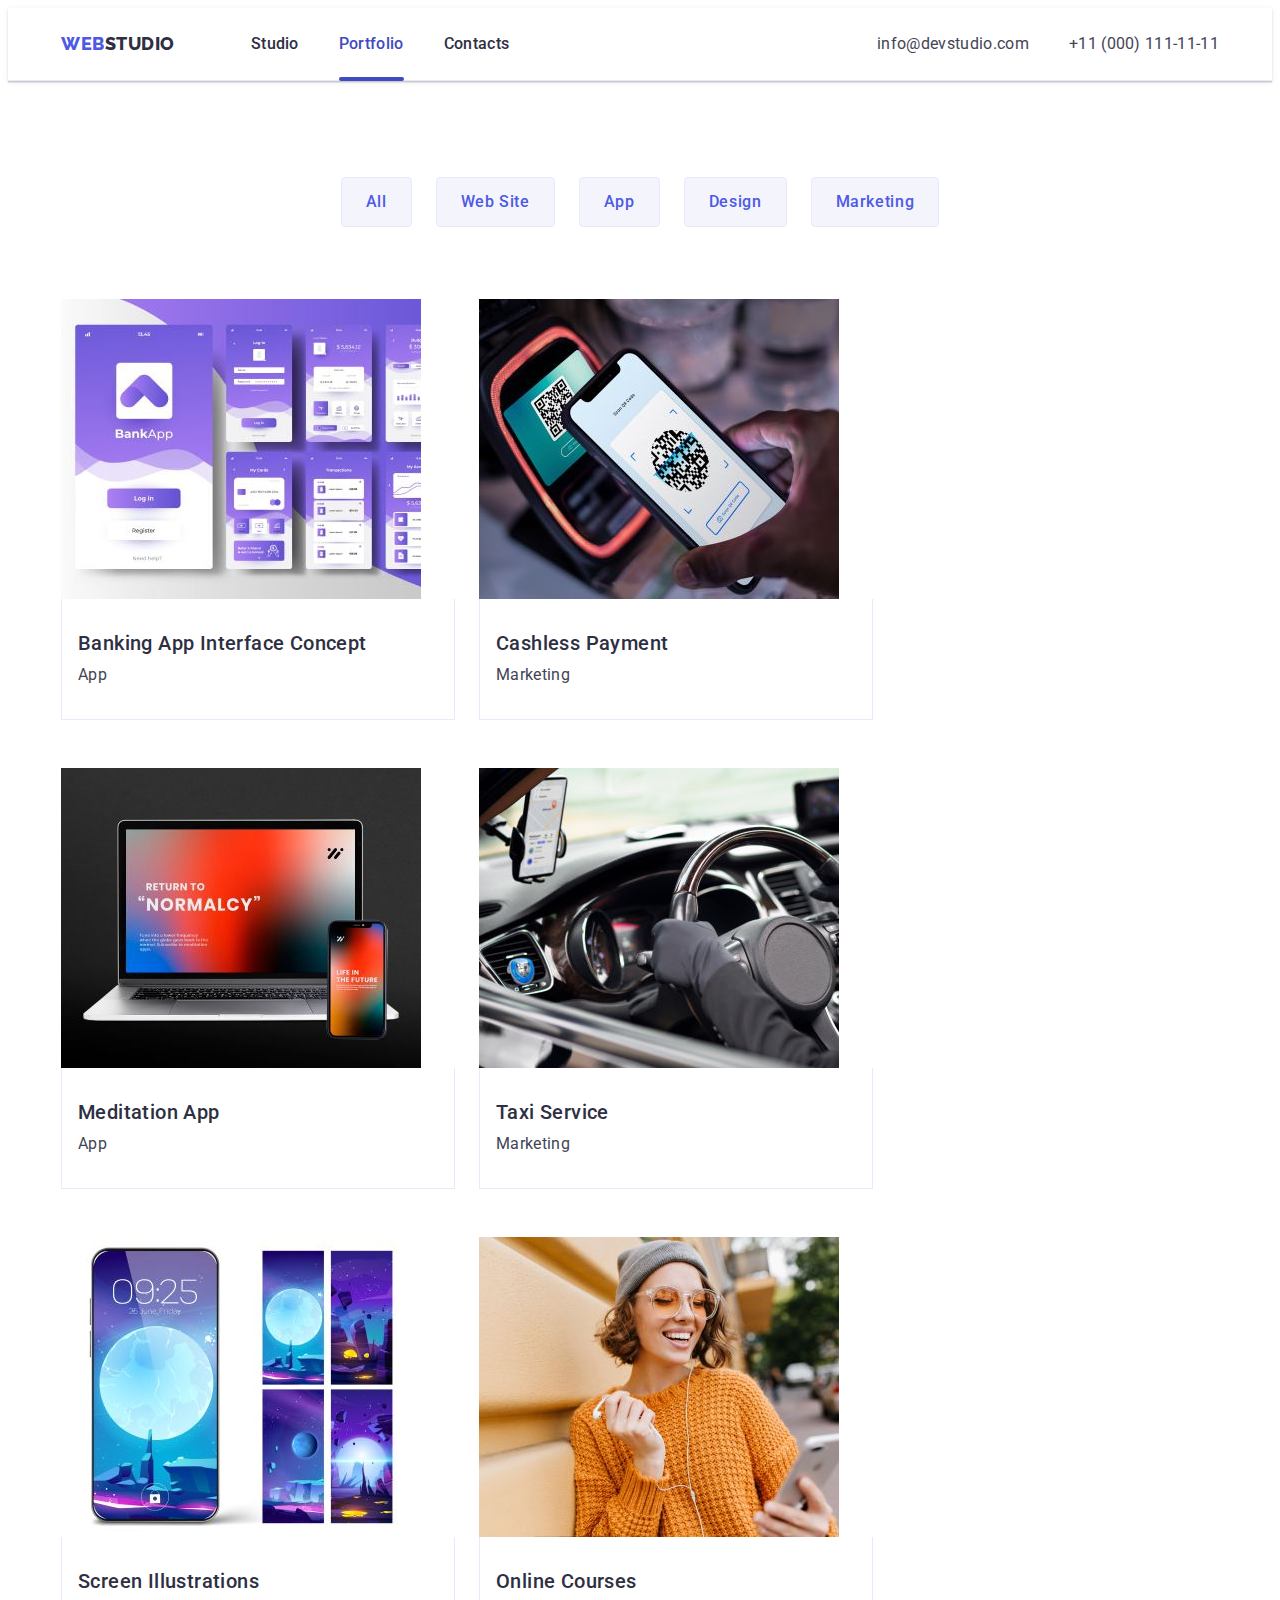
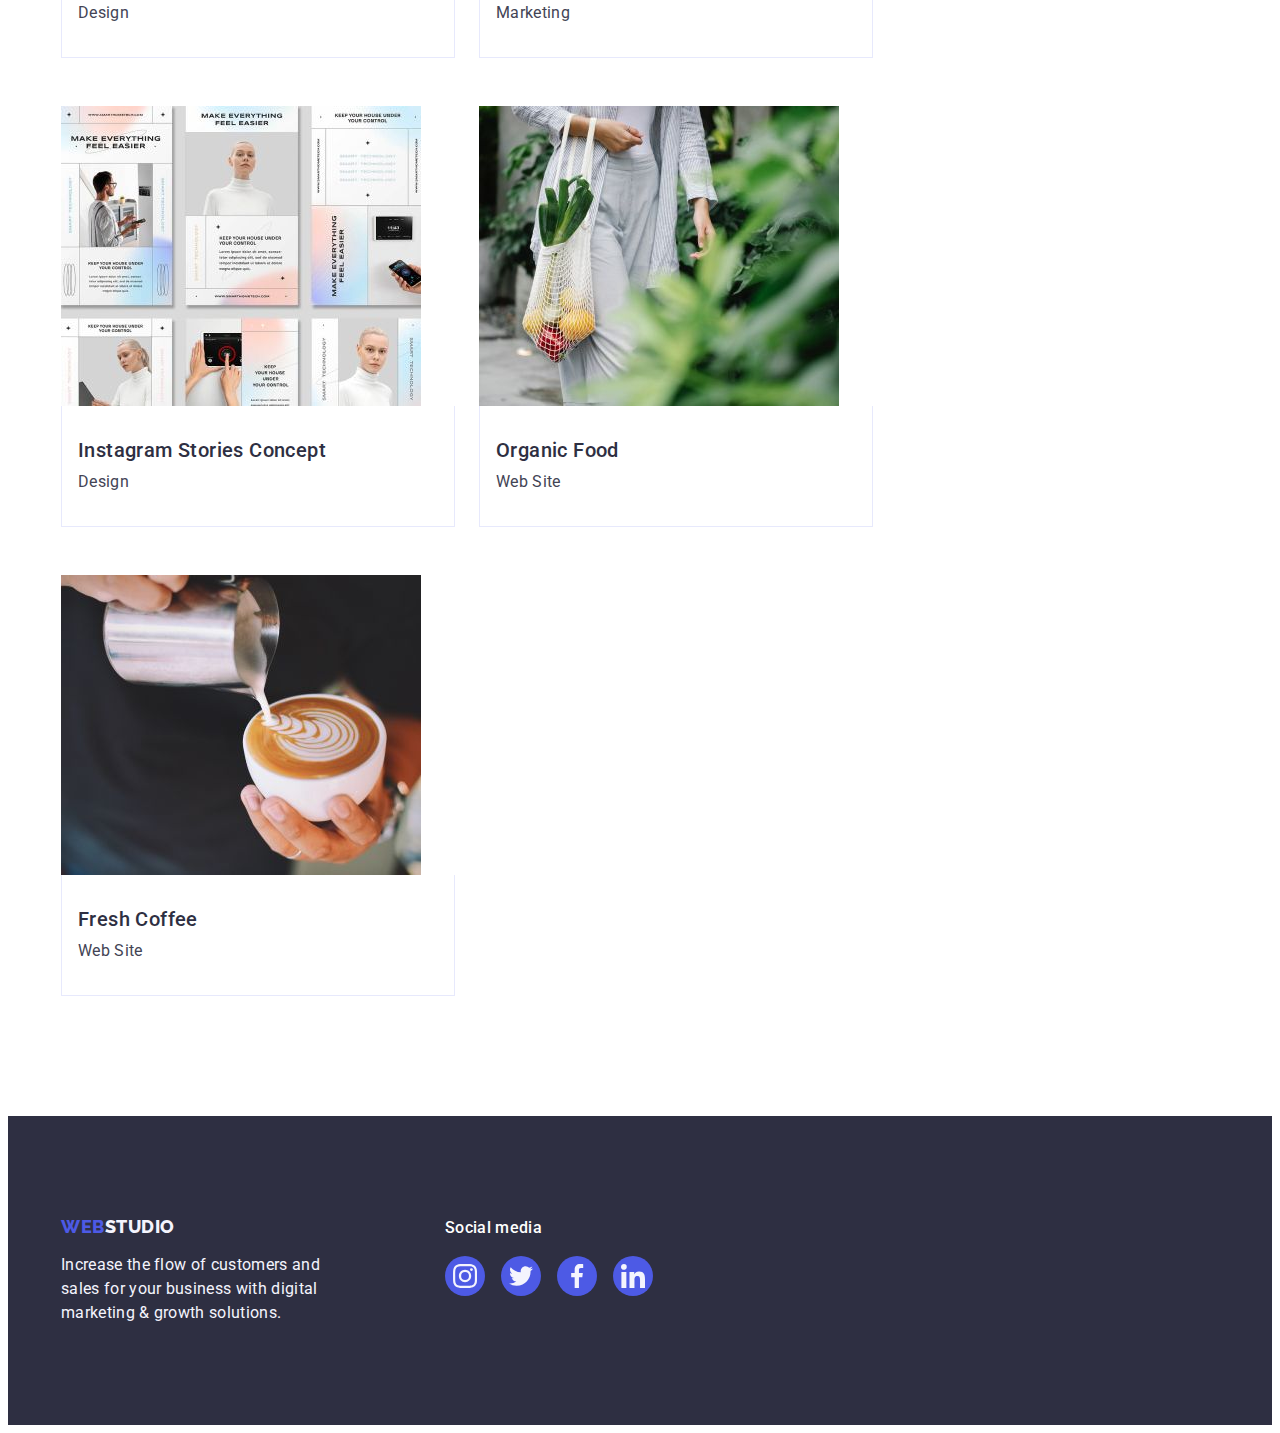
==== portfolio.html @ 0646b81d "Initial commit" ====
<!DOCTYPE html>
<html lang="en">

<head>
    <meta charset="UTF-8" />
    <meta name="viewport" content="width=device-width, initial-scale=1.0" />
    <title>Portfolio</title>
    <link rel="stylesheet" href="https://cdnjs.cloudflare.com/ajax/libs/modern-normalize/2.0.0/modern-normalize.min.css"
        integrity="sha512-4xo8blKMVCiXpTaLzQSLSw3KFOVPWhm/TRtuPVc4WG6kUgjH6J03IBuG7JZPkcWMxJ5huwaBpOpnwYElP/m6wg=="
        crossorigin="anonymous" referrerpolicy="no-referrer" />
    <link rel="preconnect" href="https://fonts.googleapis.com">
    <link rel="preconnect" href="https://fonts.gstatic.com" crossorigin>
    <link
        href="https://fonts.googleapis.com/css2?family=Raleway:wght@800&family=Roboto:wght@400;500;700;900&display=swap"
        rel="stylesheet">
    <link rel="stylesheet" href="./css/styles.css" />
</head>

<body>
    <header class="header">
        <div class="container">
            <nav class="navigation">
                <a href="./index.html" class="logo link">Web<span class="logo-span">Studio</span></a>
                <ul class="list">
                    <li class="item"><a href="./index.html" class="navigation-link link">Studio</a></li>
                    <li class="item"><a href="./portfolio.html" class="navigation-link link current">Portfolio</a></li>
                    <li class="item"><a href="" class="navigation-link link">Contacts</a></li>
                </ul>
            </nav>
            <address class="contacts">
                <ul class="list">
                    <li class="item"><a href="mailto:info@devstudio.com"
                            class="contacts-links link">info@devstudio.com</a></li>
                    <li class="item"><a href="tel:+110001111111" class="contacts-links link">+11 (000) 111-11-11</a>
                    </li>
                </ul>
            </address>
        </div>
    </header>
    <main>
        <section class="portfolio">
            <div class="container">
                <!-- Filters -->
                <h1 class="visually-hidden">Portfolio</h1>
                <ul class="buttons list">
                    <li class="item"><button type="button" class="filter-button">All</button></li>
                    <li class="item"><button type="button" class="filter-button">Web Site</button></li>
                    <li class="item"><button type="button" class="filter-button">App</button></li>
                    <li class="item"><button type="button" class="filter-button">Design</button></li>
                    <li class="item"><button type="button" class="filter-button">Marketing</button></li>
                </ul>

                <ul class="project-card list">
                    <li class="item">
                        <a href="" class="link">
                            <div class="project-card-box">
                                <img class="image" src="./images/portfolio/imgimg-8.jpg"
                                    alt="Banking App Interface Concept" width="360" height="300" />
                                <p class="overlay">
                                    14 Stylish and User-Friendly App Design Concepts · Task Manager App · Calorie
                                    Tracker App · Exotic Fruit Ecommerce App ·
                                    Cloud Storage App</p>
                            </div>
                            <div class="card-content">
                                <h2 class="project-card-header">Banking App Interface Concept</h2>
                                <p class="project-card-text">App</p>
                            </div>
                        </a>
                    </li>
                    <li class="item">
                        <a href="" class="link">
                            <div class="project-card-box">
                                <img class="image" src="./images/portfolio/imgimg-7.jpg" alt="Cashless Payment"
                                    width="360" height="300" />
                                <p class="overlay">14 Stylish and User-Friendly App Design Concepts · Task Manager App ·
                                    Calorie Tracker App · Exotic Fruit Ecommerce App · Cloud Storage App</p>
                            </div>
                            <div class="card-content">
                                <h2 class="project-card-header">Cashless Payment</h2>
                                <p class="project-card-text">Marketing</p>
                            </div>
                        </a>
                    </li>
                    <li class="item">
                        <a href="" class="link">
                            <div class="project-card-box">
                                <img class="image" src="./images/portfolio/imgimg-6.jpg" alt="Meditation App"
                                    width="360" height="300" />
                                <p class="overlay">14 Stylish and User-Friendly App Design Concepts · Task Manager App ·
                                    Calorie Tracker App · Exotic Fruit Ecommerce App · Cloud Storage App</p>
                            </div>
                            <div class="card-content">
                                <h2 class="project-card-header">Meditation App</h2>
                                <p class="project-card-text">App</p>
                            </div>
                        </a>
                    </li>
                    <li class="item">
                        <a href="" class="link">
                            <div class="project-card-box">
                                <img class="image" src="./images/portfolio/imgimg-5.jpg" alt="Taxi Service" width="360"
                                    height="300" />
                                <p class="overlay">14 Stylish and User-Friendly App Design Concepts · Task Manager App ·
                                    Calorie Tracker App · Exotic Fruit Ecommerce App · Cloud Storage App</p>
                            </div>
                            <div class="card-content">
                                <h2 class="project-card-header">Taxi Service</h2>
                                <p class="project-card-text">Marketing</p>
                            </div>
                        </a>
                    </li>
                    <li class="item">
                        <a href="" class="link">
                            <div class="project-card-box">
                                <img class="image" src="./images/portfolio/imgimg-4.jpg" alt="Screen Illustrations"
                                    width="360" height="300" />
                                <p class="overlay">14 Stylish and User-Friendly App Design Concepts · Task Manager App ·
                                    Calorie Tracker App · Exotic Fruit Ecommerce App · Cloud Storage App</p>
                            </div>
                            <div class="card-content">
                                <h2 class="project-card-header">Screen Illustrations</h2>
                                <p class="project-card-text">Design</p>
                            </div>
                        </a>
                    </li>
                    <li class="item">
                        <a href="" class="link">
                            <div class="project-card-box">
                                <img class="image" src="./images/portfolio/imgimg-3.jpg" alt="Online Courses"
                                    width="360" height="300" />
                                <p class="overlay">14 Stylish and User-Friendly App Design Concepts · Task Manager App ·
                                    Calorie Tracker App · Exotic Fruit Ecommerce App · Cloud Storage App</p>
                            </div>
                            <div class="card-content">
                                <h2 class="project-card-header">Online Courses</h2>
                                <p class="project-card-text">Marketing</p>
                            </div>
                        </a>
                    </li>
                    <li class="item">
                        <a href="" class="link">
                            <div class="project-card-box">
                                <img class="image" src="./images/portfolio/imgimg-2.jpg" alt="Instagram Stories Concept"
                                    width="360" height="300">
                                <p class="overlay">14 Stylish and User-Friendly App Design Concepts · Task Manager App ·
                                    Calorie Tracker App · Exotic Fruit Ecommerce App · Cloud Storage App</p>
                            </div>
                            <div class="card-content">
                                <h2 class="project-card-header">Instagram Stories Concept</h2>
                                <p class="project-card-text">Design</p>
                            </div>
                        </a>
                    </li>
                    <li class="item">
                        <a href="" class="link">
                            <div class="project-card-box">
                                <img class="image" src="./images/portfolio/imgimg-1.jpg" alt="Organic Food" width="360"
                                    height="300">
                                <p class="overlay">14 Stylish and User-Friendly App Design Concepts · Task Manager App ·
                                    Calorie Tracker App · Exotic Fruit Ecommerce App · Cloud Storage App</p>
                            </div>
                            <div class="card-content">
                                <h2 class="project-card-header">Organic Food</h2>
                                <p class="project-card-text">Web Site</p>
                            </div>
                        </a>
                    </li>
                    <li class="item">
                        <a href="" class="link">
                            <div class="project-card-box">
                                <img class="image" src="./images/portfolio/imgimg.jpg" alt="Fresh Coffee" width="360"
                                    height="300">
                                <p class="overlay">14 Stylish and User-Friendly App Design Concepts · Task Manager App ·
                                    Calorie Tracker App · Exotic Fruit Ecommerce App · Cloud Storage App</p>
                            </div>
                            <div class="card-content">
                                <h2 class="project-card-header">Fresh Coffee</h2>
                                <p class="project-card-text">Web Site</p>
                            </div>
                        </a>
                    </li>
                </ul>
            </div>
        </section>
    </main>
    <footer class="footer">
        <div class="container">
            <div class="footer-text-box">
                <a href="./index.html" class="logo link">Web<span class="logo-footer">Studio</span></a>
                <p class="footer-text">
                    Increase the flow of customers and sales for your business with digital
                    marketing & growth solutions.
                </p>
            </div>
            <div class="footer-socials-box">
                <p class="footer-socials-header">Social media</p>
                <ul class="list">
                    <li class="item"> <a href="" class="link">
                            <svg class="footer-socials-icon" width="24" height="24">
                                <use href="./images/icons.svg#icon-instagram-2"></use>
                            </svg>
                        </a>
                    </li>
                    <li class="item"> <a href="" class="link">
                            <svg class="footer-socials-icon" width="24" height="24">
                                <use href="./images/icons.svg#icon-twitter-1"></use>
                            </svg>
                        </a>
                    </li>
                    <li class="item"> <a href="" class="link">
                            <svg class="footer-socials-icon" width="24" height="24">
                                <use href="./images/icons.svg#icon-facebook-1"></use>
                            </svg>
                        </a>
                    </li>
                    <li class="item"> <a href="" class="link">
                            <svg class="footer-socials-icon" width="24" height="24">
                                <use href="./images/icons.svg#icon-linkedin-1"></use>
                            </svg>
                        </a>
                    </li>
                </ul>
            </div>
        </div>
    </footer>
</body>

</html>
---- css/styles.css ----
/*Шаблони (змінні)*/
:root {
  --logo: 'Raleway', sans-serif;
  --main-font: 'Roboto', sans-serif;
  --navy-blue: #2e2f42;
  --iris: #4d5ae5;
  --ocean: #404bbf;
  --green: #31d0aa;
  --slate: #434455;
  --light-slate: #8e8f99;
  --cornflower: #e7e9fc;
  --cloud: #f4f4fd;
  --navy-blue-modal: rgba(46, 47, 66, 0.4);
  --grey: rgba(46, 47, 66, 0.7);
  --white: #ffffff;
  --dairy: #fcfcfc;
}
/*General*/
body {
  font-family: var(--main-font);
  color: var(--slate);
  background-color: var(--white);
  line-height: 1.5;
  font-size: 16px;
  font-weight: 400;
  letter-spacing: 0.02em;
}
.link {
  text-decoration: none;
}
.list {
  list-style: none;
}
h1,
h2,
h3,
h4,
h5,
h6,
p {
  margin: 0;
}
ul {
  margin: 0;
  padding-left: 0;
}
img {
  display: block;
  max-width: 100%;
  height: auto;
}
.container {
  max-width: 1158px;
  padding-left: 15px;
  padding-right: 15px;
  margin-left: auto;
  margin-right: auto;
}
.visually-hidden {
  position: absolute;
  width: 1px;
  height: 1px;
  margin: -1px;
  border: 0;
  padding: 0;
  white-space: nowrap;
  clip-path: inset(100%);
  clip: rect(0 0 0 0);
  overflow: hidden;
}
/*Header + Footer*/
.header {
  box-shadow: 0px 2px 1px rgba(46, 47, 66, 0.08),
    0px 1px 1px rgba(46, 47, 66, 0.16), 0px 1px 6px rgba(46, 47, 66, 0.08);
  border-bottom: 1px solid var(--cornflower, #e7e9fc);
}

.header .container {
  display: flex;
}
.header .logo {
  padding: 24px 0;
  display: block;
  margin-right: 76px;
}
.logo {
  font-family: var(--logo);
  color: var(--iris);
  font-size: 18px;
  font-weight: 800;
  line-height: 1.17;
  letter-spacing: 0.03em;
  text-transform: uppercase;
}
.logo-span {
  color: var(--navy-blue);
}
.navigation {
  display: flex;
  align-items: center;
  margin-right: auto;
}
.navigation .list {
  display: flex;
  gap: 40px;
}
.navigation-link {
  position: relative;
  display: block;
  color: var(--navy-blue);
  font-weight: 500;
  font-size: 16px;
  line-height: 1.5;
  letter-spacing: 0.02em;
  padding: 24px 0;
  transition: color 250ms cubic-bezier(0.4, 0, 0.2, 1);
}
.navigation-link::after {
  position: absolute;
  left: 0;
  bottom: 0;
  content: '';
  width: 100%;
  height: 4px;
  border-radius: 2px;
  bottom: -1px;
}
.navigation-link.current::after {
  background-color: var(--ocean);
}
.navigation-link:hover,
.navigation-link:focus,
.contacts-links:hover,
.contacts-links:focus {
  color: var(--ocean);
}

.current {
  color: var(--ocean);
}

.contacts {
  list-style-type: none;
  font-size: 16px;
  font-style: normal;
  font-weight: 400;
}
.contacts .list {
  display: flex;
  gap: 40px;
}
.contacts-links {
  color: var(--slate);
  padding: 24px 0;
  display: block;
  transition: color 250ms cubic-bezier(0.4, 0, 0.2, 1);
}
.footer {
  background-color: var(--navy-blue);
  padding: 100px 0;
}
.footer .container {
  display: flex;
  align-items: baseline;
}
.footer-text-box {
  margin-right: 120px;
}
.footer-text {
  color: var(--cloud);
  line-height: 1.5;
  letter-spacing: 0.02em;
  width: 264px;
}
.footer .logo {
  display: inline-block;
  margin-bottom: 16px;
}
.logo-footer {
  color: var(--cloud);
}

.footer-socials-header {
  color: var(--white);
  font-weight: 500;
  margin-bottom: 16px;
}
.footer-socials-box {
  margin-right: auto;
}

.footer-socials-box .list {
  display: flex;
  gap: 16px;
}
.footer-socials-box .item {
  width: 40px;
  height: 40px;
}
.footer-socials-box .link {
  display: flex;
  justify-content: center;
  align-items: center;
  width: 100%;
  height: 100%;
  border-radius: 50%;
  background-color: var(--iris);
  fill: var(--cloud);
  transition: background-color 250ms cubic-bezier(0.4, 0, 0.2, 1);
}
.footer-socials-box .link:hover,
.footer-socials-box .link:focus {
  background-color: var(--green);
}

/*Main page*/
.hero-page {
  background-color: var(--navy-blue);
  padding: 188px 0;
  background-image: linear-gradient(
      rgba(46, 47, 66, 0.7),
      rgba(46, 47, 66, 0.7)
    ),
    url(../images/people-office.jpg);
  background-repeat: no-repeat;
  max-width: 1440px;
  background-position: center;
  margin: 0 auto;
  background-size: cover;
}
.hero-page .container {
  display: flex;
  flex-direction: column;
  align-items: center;
  gap: 48px;
}
.hero-page-title {
  color: var(--white);
  text-align: center;
  font-size: 56px;
  line-height: 1.07;
  letter-spacing: 0.02em;
  max-width: 496px;
}
.hero-page-button {
  color: var(--white);
  min-width: 169px;
  font-size: 16px;
  font-weight: 500;
  letter-spacing: 0.04em;
  background-color: var(--iris);
  font-family: inherit;
  line-height: 1.5;
  cursor: pointer;
  padding: 16px 32px;
  border-radius: 4px;
  border: none;
  box-shadow: 0px 4px 4px 0px rgba(0, 0, 0, 0.15);
  transition: background-color 250ms cubic-bezier(0.4, 0, 0.2, 1);
}

.hero-page-button:hover,
.hero-page-button:focus {
  background-color: var(--ocean);
}
.section-one {
  padding: 120px 0;
}
.section-one .list {
  display: flex;
  gap: 24px;
}
.section-one .item {
  flex-basis: calc((100% - 72px) / 4);
}
.section-one-list-item-wrapper {
  display: flex;
  justify-content: center;
  align-items: center;
  width: 264px;
  height: 112px;
  background-color: var(--cloud);
  border-radius: 4px;

  margin-bottom: 8px;
}

.section-one-list-header {
  font-size: 20px;
  font-weight: 500;
  line-height: 1.2;
  letter-spacing: 0.02em;
  color: var(--navy-blue);
  margin-bottom: 8px;
}
.section-one-list-text {
  line-height: 1.5;
  font-size: 16px;
  letter-spacing: 0.02em;
  color: var(--slate);
  width: 264px;
}
.section-two {
  padding-bottom: 120px;
}
.section-two-title {
  text-align: center;
  font-size: 36px;
  line-height: 1.11;
  letter-spacing: 0.02em;
  text-transform: capitalize;
  color: var(--navy-blue);
  margin-bottom: 72px;
}
.section-two .list {
  display: flex;
  gap: 24px;
}
.section-two .item {
  flex-basis: calc((100% - 48px) / 3);
}
.section-three {
  background-color: var(--cloud);
  padding: 120px 0;
}
.section-three-header {
  font-size: 36px;
  line-height: 1.11;
  letter-spacing: 0.02em;
  text-transform: capitalize;
  color: var(--navy-blue);
  text-align: center;
  margin-bottom: 72px;
}
.section-three .list {
  display: flex;
  gap: 24px;
}

.team-card {
  background-color: var(--white);
  border-radius: 0px 0px 4px 4px;
  box-shadow: 0px 2px 1px 0px rgba(46, 47, 66, 0.08),
    0px 1px 1px 0px rgba(46, 47, 66, 0.16),
    0px 1px 6px 0px rgba(46, 47, 66, 0.08);
  flex-basis: calc((100% - 72px) / 4);
  flex-shrink: 0;
}
.card-content {
  padding: 32px 0;
}
.section-three-list-header {
  font-size: 20px;
  font-weight: 500;
  line-height: 1.2;
  letter-spacing: 0.02em;
  color: var(--navy-blue);
  text-align: center;
  margin-bottom: 8px;
}
.section-three-list-text {
  line-height: 1.5;
  font-size: 16px;
  letter-spacing: 0.02em;
  color: var(--slate);
  text-align: center;
  margin-bottom: 8px;
}
.section-three .card-content .list {
  display: flex;
  gap: 24px;
  justify-content: center;
}
.section-three .card-content .link {
  display: flex;
  justify-content: center;
  align-items: center;
  width: 40px;
  height: 40px;
  border-radius: 50%;
  background-color: var(--iris);
  fill: var(--cloud);
  transition: background-color 250ms cubic-bezier(0.4, 0, 0.2, 1);
}
.section-three .card-content .link:hover,
.section-three .card-content .link:focus {
  background-color: var(--ocean);
}
.section-four {
  padding: 120px 0;
  background-color: var(--white);
}
.section-four .link {
  display: flex;
  width: 168px;
  height: 88px;
  justify-content: center;
  align-items: center;
  border-radius: 4px;
  border: 1px solid var(--light-slate);
  color: var(--light-slate);
  transition: border-color 250ms cubic-bezier(0.4, 0, 0.2, 1),
    color 250ms cubic-bezier(0.4, 0, 0.2, 1);
}

.section-four .link:hover,
.section-four .link:focus {
  color: var(--ocean);
  border-color: var(--ocean);
}
.client-icon {
  fill: currentColor;
}
.section-four-header {
  font-size: 36px;
  font-weight: 700;
  line-height: 1.11;
  letter-spacing: 0.02em;
  text-transform: capitalize;
  color: var(--navy-blue);
  text-align: center;
  margin-bottom: 72px;
}

.section-four .list {
  display: flex;
  gap: 24px;
  justify-content: center;
}

.backdrop {
  position: fixed;
  top: 0;
  left: 0;
  width: 100%;
  height: 100%;
  background-color: var(--navy-blue-modal);
  transition-property: opacity, visibility;
  transition-duration: 250ms;
  transition-timing-function: cubic-bezier(0.4, 0, 0.2, 1);
}
.backdrop.is-hidden {
  opacity: 0;
  visibility: hidden;
  pointer-events: none;
}
.backdrop.is-hidden .modal {
  transform: translateX(-50%) translateY(-70%);
}
.modal {
  position: absolute;
  top: 50%;
  left: 50%;
  transform: translateX(-50%) translateY(-50%);
  transition: transform 250ms cubic-bezier(0.4, 0, 0.2, 1);
  width: 408px;
  min-height: 584px;
  border-radius: 4px;
  background: var(--dairy);
  box-shadow: 0px 2px 1px 0px rgba(0, 0, 0, 0.2),
    0px 1px 3px 0px rgba(0, 0, 0, 0.12), 0px 1px 1px 0px rgba(0, 0, 0, 0.14);
}
.modal-btn {
  position: absolute;
  top: 24px;
  right: 24px;
  border-radius: 50%;
  display: flex;
  align-items: center;
  justify-content: center;
  width: 24px;
  height: 24px;
  padding: 0;
  background-color: var(--cornflower);
  border: 1px solid rgba(0, 0, 0, 0.1);
  cursor: pointer;
  transition: background-color 250ms cubic-bezier(0.4, 0, 0.2, 1),
    border 250ms cubic-bezier(0.4, 0, 0.2, 1);
}
.modal-btn:hover,
.modal-btn:focus {
  background-color: var(--ocean);
  border: none;
}
.modal-btn:hover .modal-btn-icon,
.modal-btn:focus .modal-btn-icon {
  fill: var(--white);
}
.modal-btn-icon {
  fill: var(--navy-blue);
  transition: fill 250ms cubic-bezier(0.4, 0, 0.2, 1);
}

/*Portfolio*/
.portfolio {
  padding-top: 96px;
  padding-bottom: 120px;
}
.portfolio .buttons {
  display: flex;
  justify-content: center;
  gap: 24px;
  margin-bottom: 72px;
}

.filter-button {
  font-family: inherit;
  background: var(--cloud);
  color: var(--iris);
  text-align: center;
  letter-spacing: 0.04em;
  font-weight: 500;
  cursor: pointer;
  font-size: 16px;
  line-height: 1.5;
  padding: 12px 24px;
  border-radius: 4px;
  border: 1px solid var(--cornflower);
  transition: color 250ms cubic-bezier(0.4, 0, 0.2, 1),
    background-color 250ms cubic-bezier(0.4, 0, 0.2, 1),
    border-color 250ms cubic-bezier(0.4, 0, 0.2, 1),
    box-shadow 250ms cubic-bezier(0.4, 0, 0.2, 1);
}
.filter-button:focus,
.filter-button:hover {
  color: var(--white);
  background-color: var(--ocean);
  border: 1px solid transparent;
  box-shadow: 0px 2px 2px 0px rgba(0, 0, 0, 0.12),
    0px 2px 1px 0px rgba(0, 0, 0, 0.08), 0px 3px 1px 0px rgba(0, 0, 0, 0.1);
}

.project-card {
  background-color: var(--white);
  display: flex;
  row-gap: 48px;
  column-gap: 24px;
  flex-wrap: wrap;
}
.project-card-box {
  position: relative;
  overflow: hidden;
}
.overlay {
  position: absolute;
  top: 0;
  left: 0;
  transform: translateY(100%);
  transition: transform 250ms cubic-bezier(0.4, 0, 0.2, 1);

  display: flex;
  justify-content: center;
  padding: 40px 32px;
  width: 100%;
  height: 100%;

  font-size: 16px;
  line-height: 1.5;
  letter-spacing: 0.02em;

  background-color: var(--iris);
  color: var(--cloud);
}

.project-card .item {
  flex-basis: calc((100% - 48px) / 3);
  flex-shrink: 0;
  transition: box-shadow 250ms cubic-bezier(0.4, 0, 0.2, 1);
}
.project-card .link {
  display: block;
  transition: box-shadow 250ms cubic-bezier(0.4, 0, 0.2, 1);
}

.project-card .link:hover,
.project-card .link:focus {
  box-shadow: 0px 2px 1px 0px rgba(46, 47, 66, 0.08),
    0px 1px 1px 0px rgba(46, 47, 66, 0.16),
    0px 1px 6px 0px rgba(46, 47, 66, 0.08);
}
.project-card .link:hover .overlay,
.project-card .link:focus .overlay {
  transform: translateY(0%);
}
.project-card .card-content {
  align-items: flex-start;
  padding-left: 16px;
  padding-right: 16px;
  border: 1px solid var(--cornflower);
  border-top: none;
  width: 360px;
}
.project-card .image {
  flex-shrink: 0;
}
.project-card-header {
  font-size: 20px;
  font-weight: 500;
  line-height: 1.2;
  letter-spacing: 0.02em;
  color: var(--navy-blue);
  margin-bottom: 8px;
}

.project-card-text {
  line-height: 1.5;
  font-size: 16px;
  letter-spacing: 0.02em;
  color: var(--slate);
}
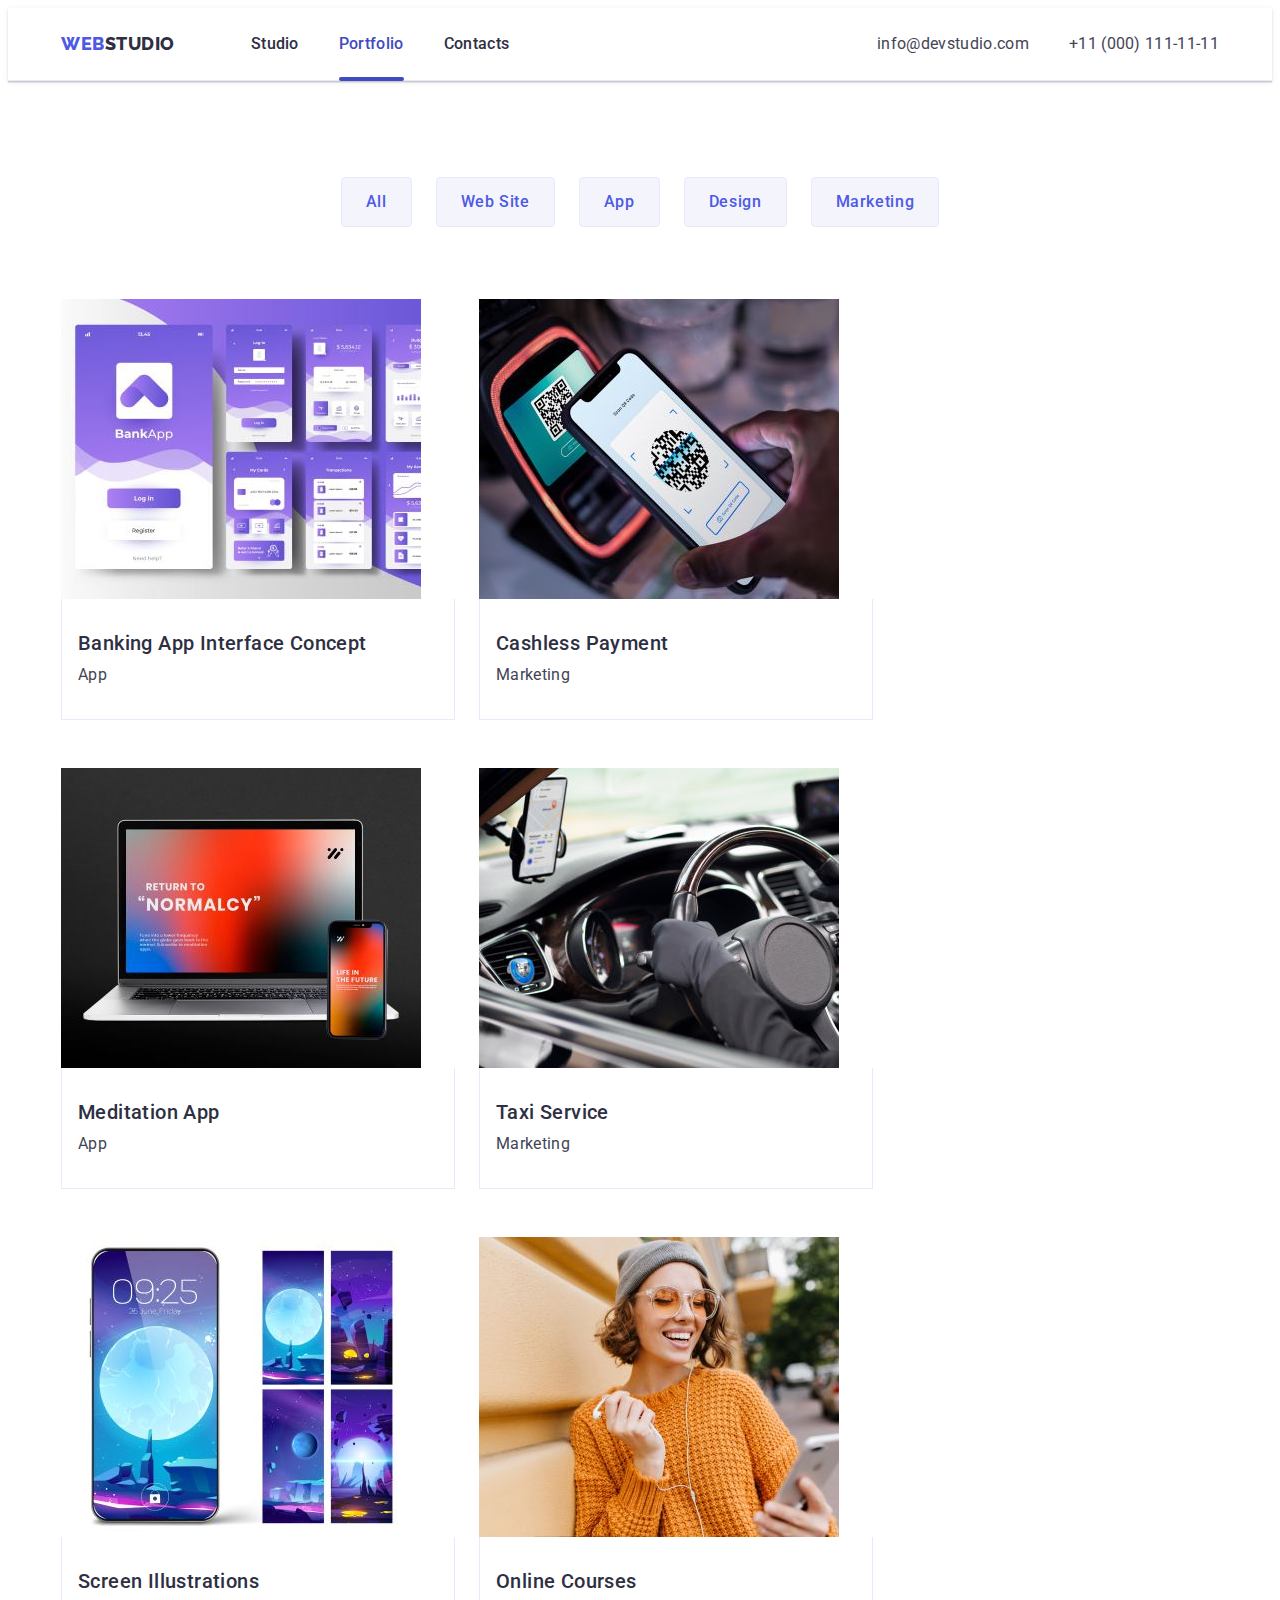
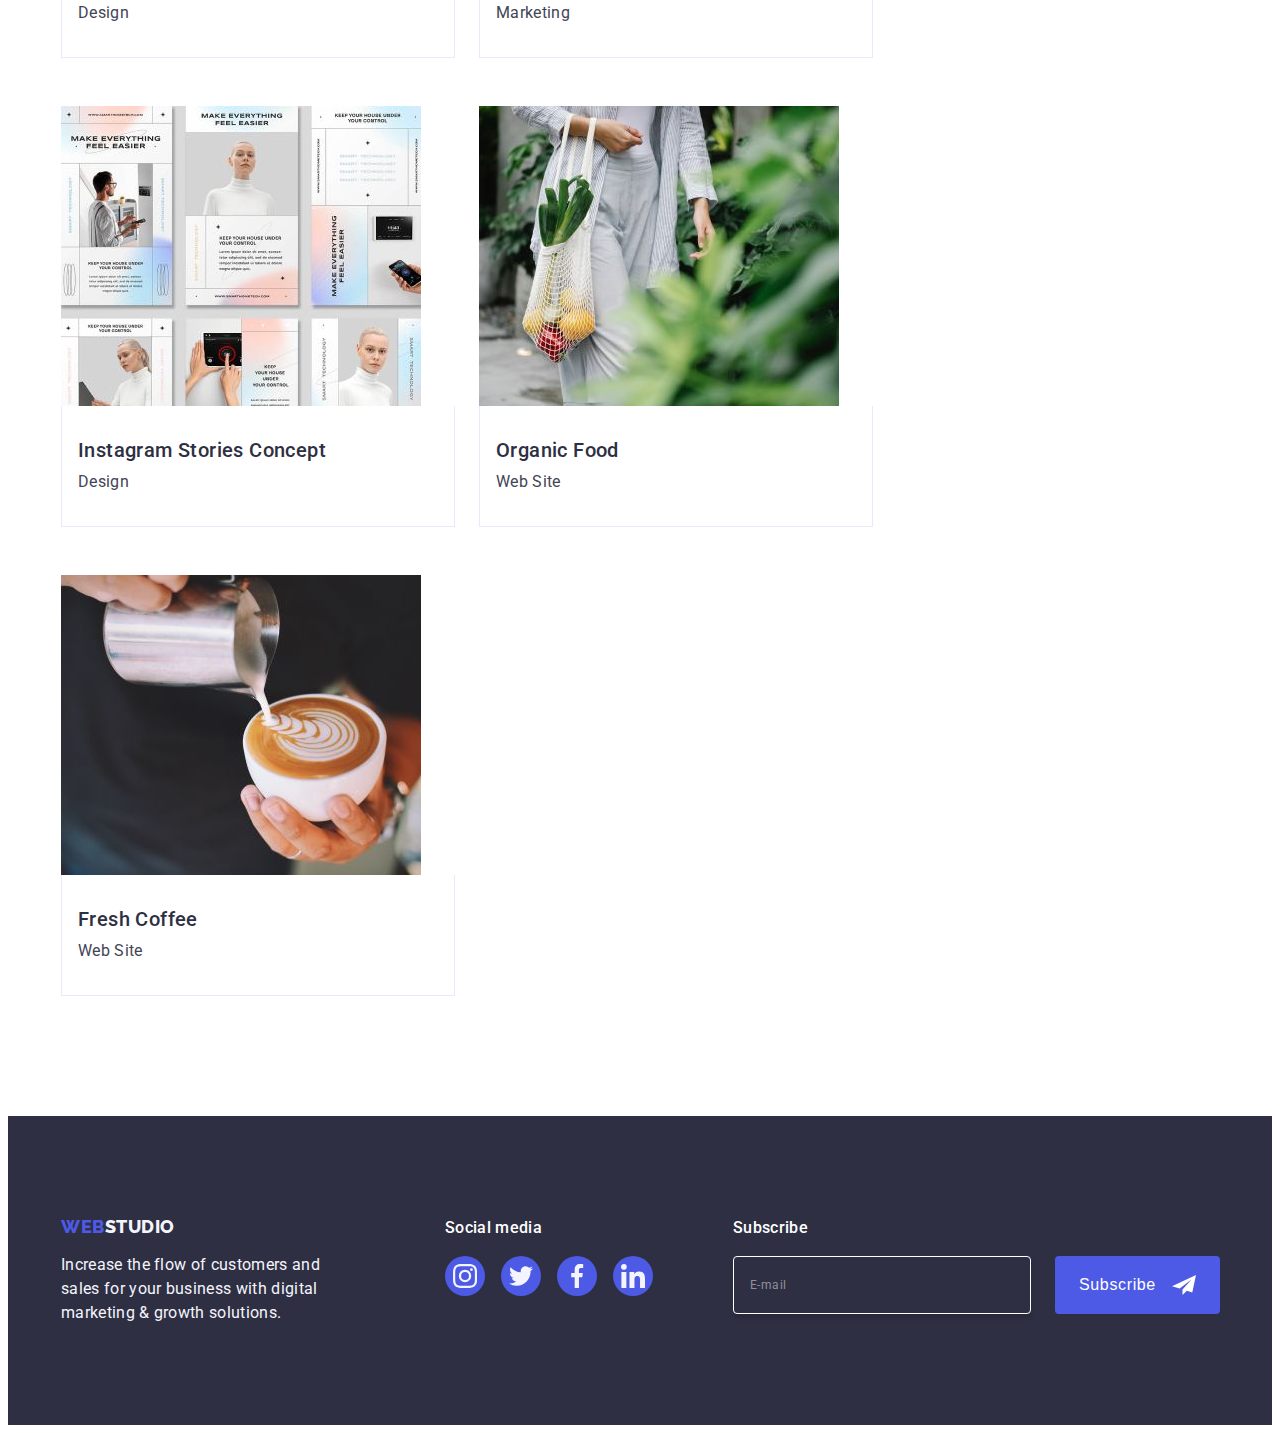
==== commit c73d21ec: "hm #5 (1.0)" ====
--- a/portfolio.html
+++ b/portfolio.html
@@ -221,6 +221,17 @@
                     </li>
                 </ul>
             </div>
+            <div class="footer-form-box">
+                <p class="footer-form-header">Subscribe</p>
+                <form class="footer-form" name="subscribe-form">
+                    <input class="footer-form-input" type="email" name="subscribe-email" placeholder="E-mail">
+
+                    <button class="footer-form-button" type="submit">Subscribe
+                        <svg class="footer-form-icon" width="24" height="24">
+                            <use href="./images/icons.svg#subscribe-form-icon"></use>
+                        </svg></button>
+                </form>
+            </div>
         </div>
     </footer>
 </body>
--- a/css/styles.css
+++ b/css/styles.css
@@ -14,6 +14,7 @@
   --grey: rgba(46, 47, 66, 0.7);
   --white: #ffffff;
   --dairy: #fcfcfc;
+  --animation: 250ms cubic-bezier(0.4, 0, 0.2, 1);
 }
 /*General*/
 body {
@@ -113,7 +114,7 @@
   line-height: 1.5;
   letter-spacing: 0.02em;
   padding: 24px 0;
-  transition: color 250ms cubic-bezier(0.4, 0, 0.2, 1);
+  transition: color var(--animation);
 }
 .navigation-link::after {
   position: absolute;
@@ -153,7 +154,7 @@
   color: var(--slate);
   padding: 24px 0;
   display: block;
-  transition: color 250ms cubic-bezier(0.4, 0, 0.2, 1);
+  transition: color var(--animation);
 }
 .footer {
   background-color: var(--navy-blue);
@@ -186,7 +187,7 @@
   margin-bottom: 16px;
 }
 .footer-socials-box {
-  margin-right: auto;
+  margin-right: 80px;
 }
 
 .footer-socials-box .list {
@@ -206,11 +207,70 @@
   border-radius: 50%;
   background-color: var(--iris);
   fill: var(--cloud);
-  transition: background-color 250ms cubic-bezier(0.4, 0, 0.2, 1);
+  transition: background-color var(--animation);
 }
 .footer-socials-box .link:hover,
 .footer-socials-box .link:focus {
   background-color: var(--green);
+}
+
+.footer-form {
+  display: inline-flex;
+}
+.footer-form-header {
+  color: var(--white);
+
+  font-size: 16px;
+  font-weight: 500;
+  margin-bottom: 16px;
+}
+.footer-form-input {
+  padding: 8px 16px;
+  width: 264px;
+  height: 40px;
+  background-color: transparent;
+  outline: transparent;
+
+  font-family: inherit;
+  color: var(--white);
+  font-size: 12px;
+  font-weight: 400;
+  line-height: 2;
+  letter-spacing: 0.04em;
+
+  border-radius: 4px;
+  border: 1px solid var(--white);
+  box-shadow: 0px 4px 4px 0px rgba(0, 0, 0, 0.15);
+  transition: border-color var(--animation);
+}
+.footer-form-input:focus {
+  border-color: var(--iris);
+}
+.footer-form-input::placeholder {
+  color: var(--light-slate);
+}
+.footer-form-button {
+  display: inline-flex;
+  padding: 8px 24px;
+  gap: 16px;
+  align-items: center;
+  margin-left: 24px;
+
+  color: var(--white);
+  font-size: 16px;
+  font-weight: 500;
+  line-height: 1.5;
+  letter-spacing: 0.04em;
+
+  border-radius: 4px;
+  background: var(--iris);
+  border: none;
+  cursor: pointer;
+  transition: background-color var(--animation);
+}
+.footer-form-button:focus,
+.footer-form-button:hover {
+  background-color: var(--ocean);
 }
 
 /*Main page*/
@@ -256,7 +316,7 @@
   border-radius: 4px;
   border: none;
   box-shadow: 0px 4px 4px 0px rgba(0, 0, 0, 0.15);
-  transition: background-color 250ms cubic-bezier(0.4, 0, 0.2, 1);
+  transition: background-color var(--animation);
 }
 
 .hero-page-button:hover,
@@ -380,7 +440,7 @@
   border-radius: 50%;
   background-color: var(--iris);
   fill: var(--cloud);
-  transition: background-color 250ms cubic-bezier(0.4, 0, 0.2, 1);
+  transition: background-color var(--animation);
 }
 .section-three .card-content .link:hover,
 .section-three .card-content .link:focus {
@@ -399,8 +459,7 @@
   border-radius: 4px;
   border: 1px solid var(--light-slate);
   color: var(--light-slate);
-  transition: border-color 250ms cubic-bezier(0.4, 0, 0.2, 1),
-    color 250ms cubic-bezier(0.4, 0, 0.2, 1);
+  transition: border-color var(--animation), color var(--animation);
 }
 
 .section-four .link:hover,
@@ -449,10 +508,11 @@
 }
 .modal {
   position: absolute;
+  padding: 72px 24px 24px;
   top: 50%;
   left: 50%;
   transform: translateX(-50%) translateY(-50%);
-  transition: transform 250ms cubic-bezier(0.4, 0, 0.2, 1);
+  transition: transform var(--animation);
   width: 408px;
   min-height: 584px;
   border-radius: 4px;
@@ -474,8 +534,7 @@
   background-color: var(--cornflower);
   border: 1px solid rgba(0, 0, 0, 0.1);
   cursor: pointer;
-  transition: background-color 250ms cubic-bezier(0.4, 0, 0.2, 1),
-    border 250ms cubic-bezier(0.4, 0, 0.2, 1);
+  transition: background-color var(--animation), border var(--animation);
 }
 .modal-btn:hover,
 .modal-btn:focus {
@@ -488,9 +547,128 @@
 }
 .modal-btn-icon {
   fill: var(--navy-blue);
-  transition: fill 250ms cubic-bezier(0.4, 0, 0.2, 1);
-}
-
+  transition: fill var(--animation);
+}
+
+.modal-form {
+  justify-content: center;
+}
+.modal-form-header {
+  width: 360px;
+  margin-bottom: 16px;
+  color: var(--navy-blue);
+  display: block;
+  text-align: center;
+}
+.modal-form-input-field {
+  margin-bottom: 8px;
+  position: relative;
+}
+.modal-form-label {
+  display: block;
+  margin-bottom: 4px;
+  color: var(--light-slate);
+  font-size: 12px;
+  font-weight: 400;
+  line-height: 1.2;
+}
+.modal-form-input,
+.modal-form-textarea {
+  font-size: 12px;
+
+  background-color: transparent;
+  outline: transparent;
+  padding: 8px 16px;
+  width: 100%;
+  border-radius: 4px;
+  border: 1px solid var(--navy-blue-modal);
+  transition: border-color var(--animation);
+}
+.modal-form-input {
+  padding-left: 38px;
+}
+.modal-form-textarea {
+  resize: none;
+  height: 120px;
+  margin-bottom: 16px;
+}
+.modal-form-input:focus,
+.modal-form-textarea:focus {
+  border-color: var(--iris);
+}
+.modal-form-textarea::placeholder {
+  color: var(--navy-blue-modal);
+}
+.modal-form-icon {
+  fill: var(--navy-blue);
+  color: currentColor;
+  position: absolute;
+  top: 50%;
+  left: 16px;
+  transform: translateY(-50%);
+  pointer-events: none;
+  transition: fill var(--animation);
+}
+.modal-form-input:focus + .modal-form-icon {
+  fill: var(--iris);
+}
+
+.modal-form-policy {
+  color: var(--light-slate);
+  font-size: 12px;
+}
+.policy-checkbox {
+  width: 16px;
+  height: 16px;
+  background-color: none;
+  border: 1px solid var(--navy-blue-modal);
+  border-radius: 2px;
+  color: transparent;
+  margin-right: 8px;
+
+  display: inline-flex;
+  align-items: center;
+  justify-content: center;
+
+  transition: border-color var(--animation), background-color var(--animation),
+    color var(--animation);
+}
+input[type='checkbox']:checked + .policy-checkbox {
+  border-color: var(--ocean);
+  background-color: var(--ocean);
+  color: var(--cloud);
+}
+.policy-checkbox-icon {
+  fill: currentColor;
+}
+.modal-form-link {
+  color: var(--iris);
+}
+.modal-form-btn {
+  display: block;
+  margin-left: auto;
+  margin-right: auto;
+  margin-top: 24px;
+  width: 169px;
+  height: 56px;
+  padding: 16px 32px;
+
+  color: var(--white);
+  text-align: center;
+  font-weight: 500;
+  letter-spacing: 0.04em;
+
+  border: none;
+  border-radius: 4px;
+  background: var(--iris);
+  box-shadow: 0px 4px 4px 0px rgba(0, 0, 0, 0.15);
+  cursor: pointer;
+  transition: background-color var(--animation);
+}
+.modal-form-btn:hover,
+.modal-form-btn:focus {
+  background-color: var(--ocean);
+}
 /*Portfolio*/
 .portfolio {
   padding-top: 96px;
@@ -516,10 +694,8 @@
   padding: 12px 24px;
   border-radius: 4px;
   border: 1px solid var(--cornflower);
-  transition: color 250ms cubic-bezier(0.4, 0, 0.2, 1),
-    background-color 250ms cubic-bezier(0.4, 0, 0.2, 1),
-    border-color 250ms cubic-bezier(0.4, 0, 0.2, 1),
-    box-shadow 250ms cubic-bezier(0.4, 0, 0.2, 1);
+  transition: color var(--animation), background-color var(--animation),
+    border-color var(--animation), box-shadow var(--animation);
 }
 .filter-button:focus,
 .filter-button:hover {
@@ -546,7 +722,7 @@
   top: 0;
   left: 0;
   transform: translateY(100%);
-  transition: transform 250ms cubic-bezier(0.4, 0, 0.2, 1);
+  transition: transform var(--animation);
 
   display: flex;
   justify-content: center;
@@ -565,11 +741,11 @@
 .project-card .item {
   flex-basis: calc((100% - 48px) / 3);
   flex-shrink: 0;
-  transition: box-shadow 250ms cubic-bezier(0.4, 0, 0.2, 1);
+  transition: box-shadow var(--animation);
 }
 .project-card .link {
   display: block;
-  transition: box-shadow 250ms cubic-bezier(0.4, 0, 0.2, 1);
+  transition: box-shadow var(--animation);
 }
 
 .project-card .link:hover,
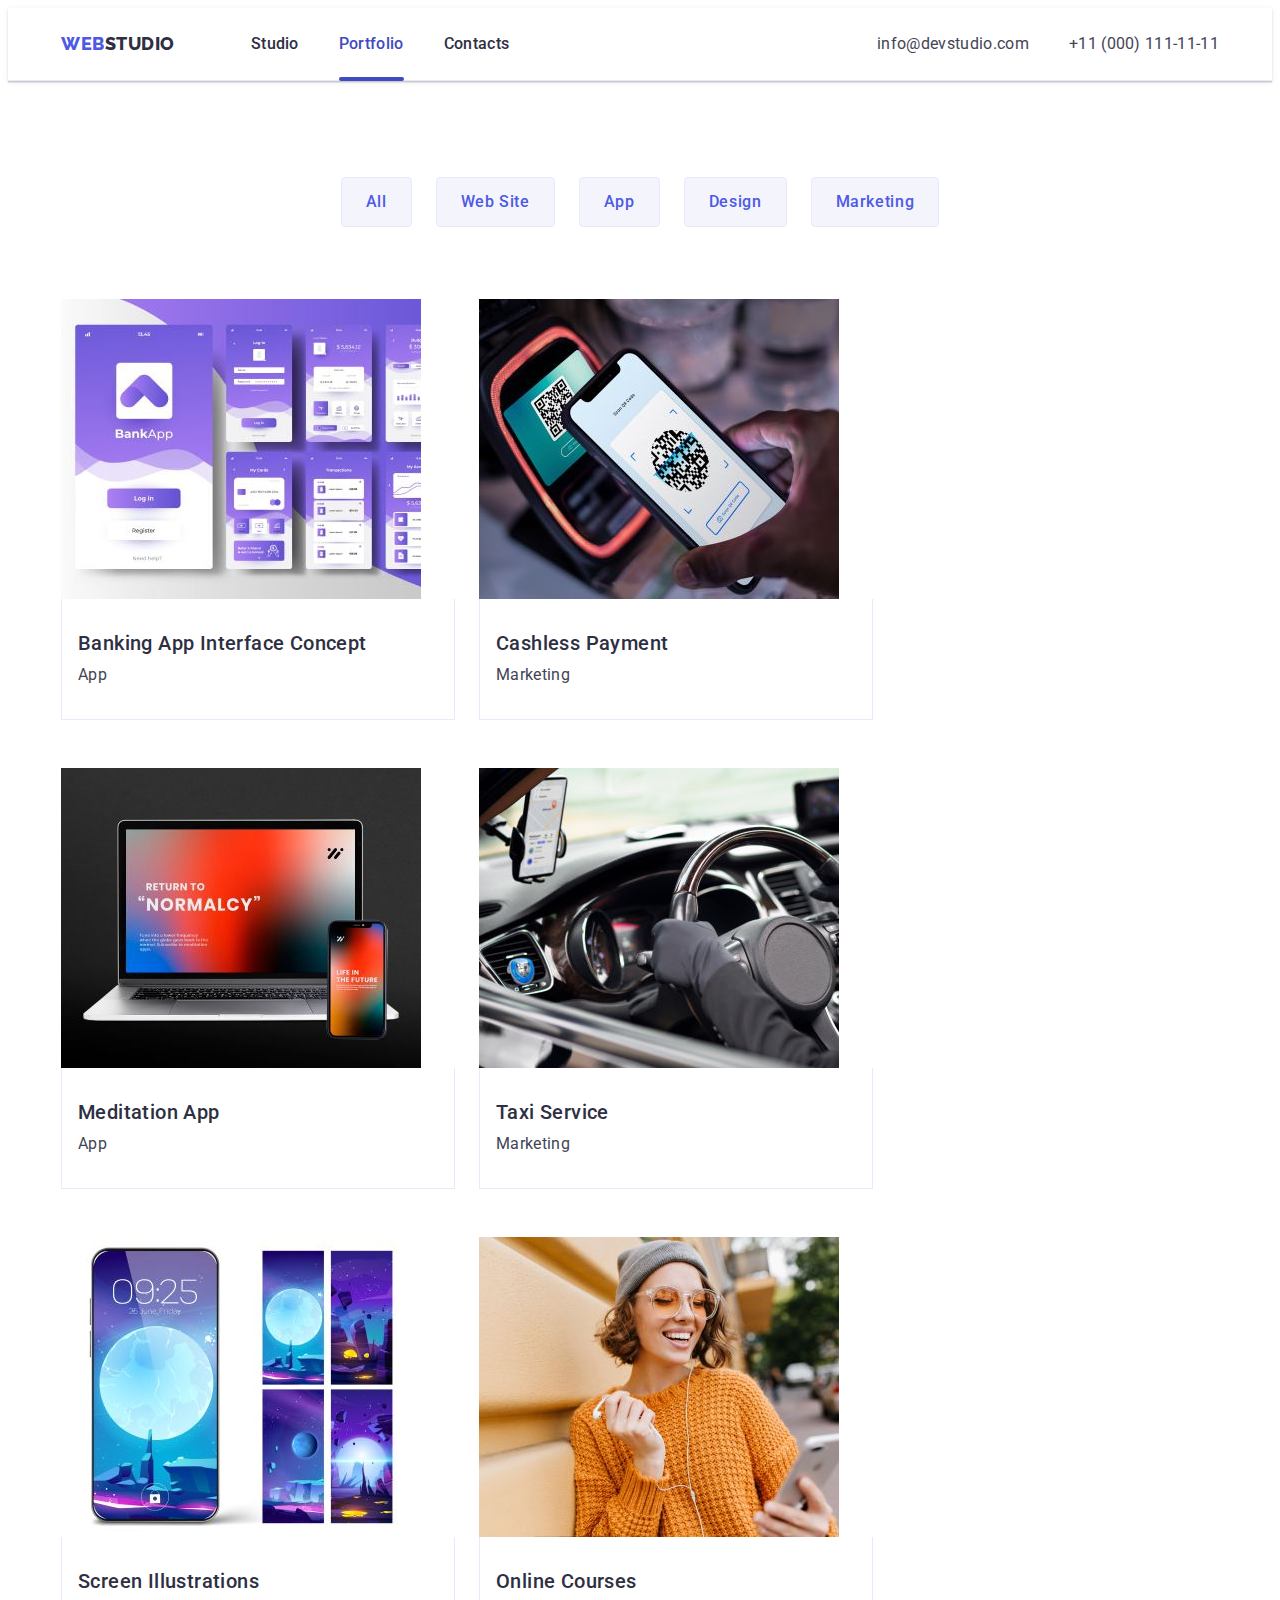
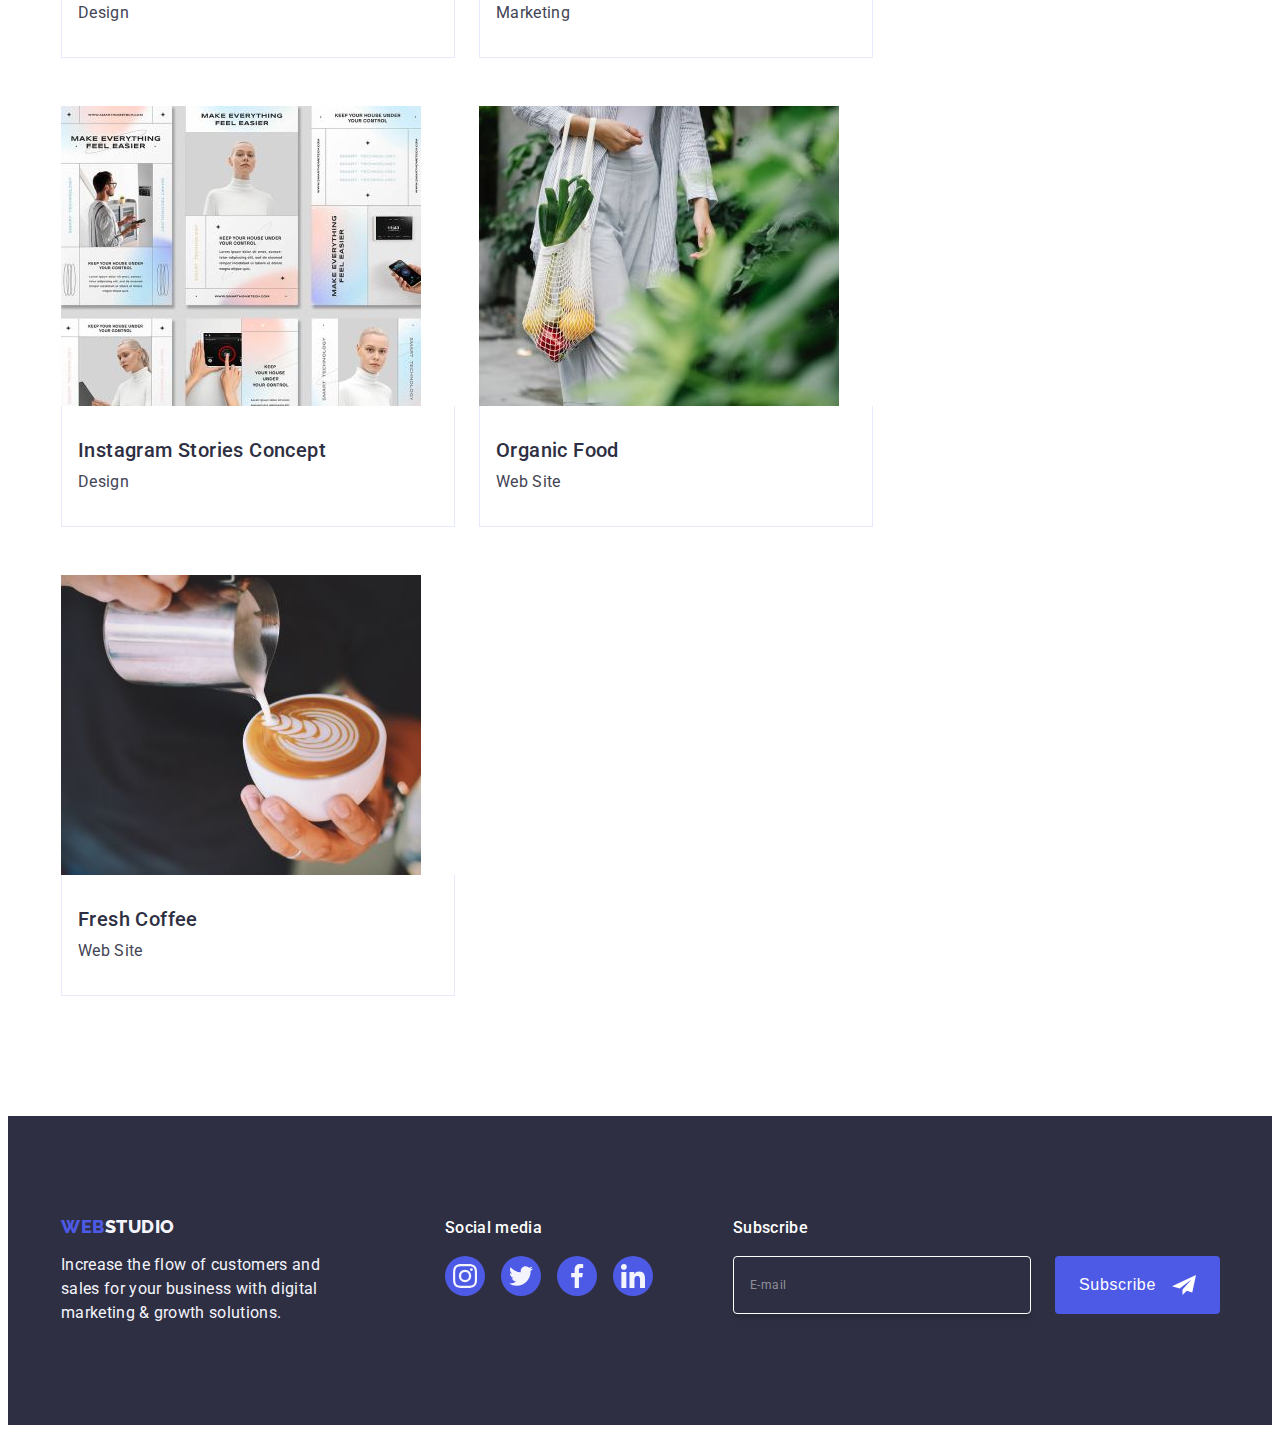
==== commit 571063b6: "hm #5 (2.0)" ====
--- a/portfolio.html
+++ b/portfolio.html
@@ -224,8 +224,9 @@
             <div class="footer-form-box">
                 <p class="footer-form-header">Subscribe</p>
                 <form class="footer-form" name="subscribe-form">
-                    <input class="footer-form-input" type="email" name="subscribe-email" placeholder="E-mail">
-
+                    <label class="footer-form-label">
+                        <input class="footer-form-input" type="email" name="subscribe-email" placeholder="E-mail">
+                    </label>
                     <button class="footer-form-button" type="submit">Subscribe
                         <svg class="footer-form-icon" width="24" height="24">
                             <use href="./images/icons.svg#subscribe-form-icon"></use>
--- a/css/styles.css
+++ b/css/styles.css
@@ -215,7 +215,8 @@
 }
 
 .footer-form {
-  display: inline-flex;
+  display: flex;
+  gap: 24px;
 }
 .footer-form-header {
   color: var(--white);
@@ -252,9 +253,9 @@
 .footer-form-button {
   display: inline-flex;
   padding: 8px 24px;
-  gap: 16px;
-  align-items: center;
-  margin-left: 24px;
+  align-items: center;
+  justify-content: center;
+  min-width: 165px;
 
   color: var(--white);
   font-size: 16px;
@@ -267,6 +268,9 @@
   border: none;
   cursor: pointer;
   transition: background-color var(--animation);
+}
+.footer-form-icon {
+  margin-left: 16px;
 }
 .footer-form-button:focus,
 .footer-form-button:hover {
@@ -560,8 +564,13 @@
   display: block;
   text-align: center;
 }
+.modal-form-item {
+  margin-bottom: 8px;
+}
+.user-comment-field {
+  margin-bottom: 16px;
+}
 .modal-form-input-field {
-  margin-bottom: 8px;
   position: relative;
 }
 .modal-form-label {
@@ -590,7 +599,6 @@
 .modal-form-textarea {
   resize: none;
   height: 120px;
-  margin-bottom: 16px;
 }
 .modal-form-input:focus,
 .modal-form-textarea:focus {
@@ -617,6 +625,9 @@
   color: var(--light-slate);
   font-size: 12px;
 }
+.modal-form-policy-field {
+  margin-bottom: 24px;
+}
 .policy-checkbox {
   width: 16px;
   height: 16px;
@@ -648,8 +659,7 @@
   display: block;
   margin-left: auto;
   margin-right: auto;
-  margin-top: 24px;
-  width: 169px;
+  min-width: 169px;
   height: 56px;
   padding: 16px 32px;
 
@@ -657,6 +667,7 @@
   text-align: center;
   font-weight: 500;
   letter-spacing: 0.04em;
+  font-family: inherit;
 
   border: none;
   border-radius: 4px;
